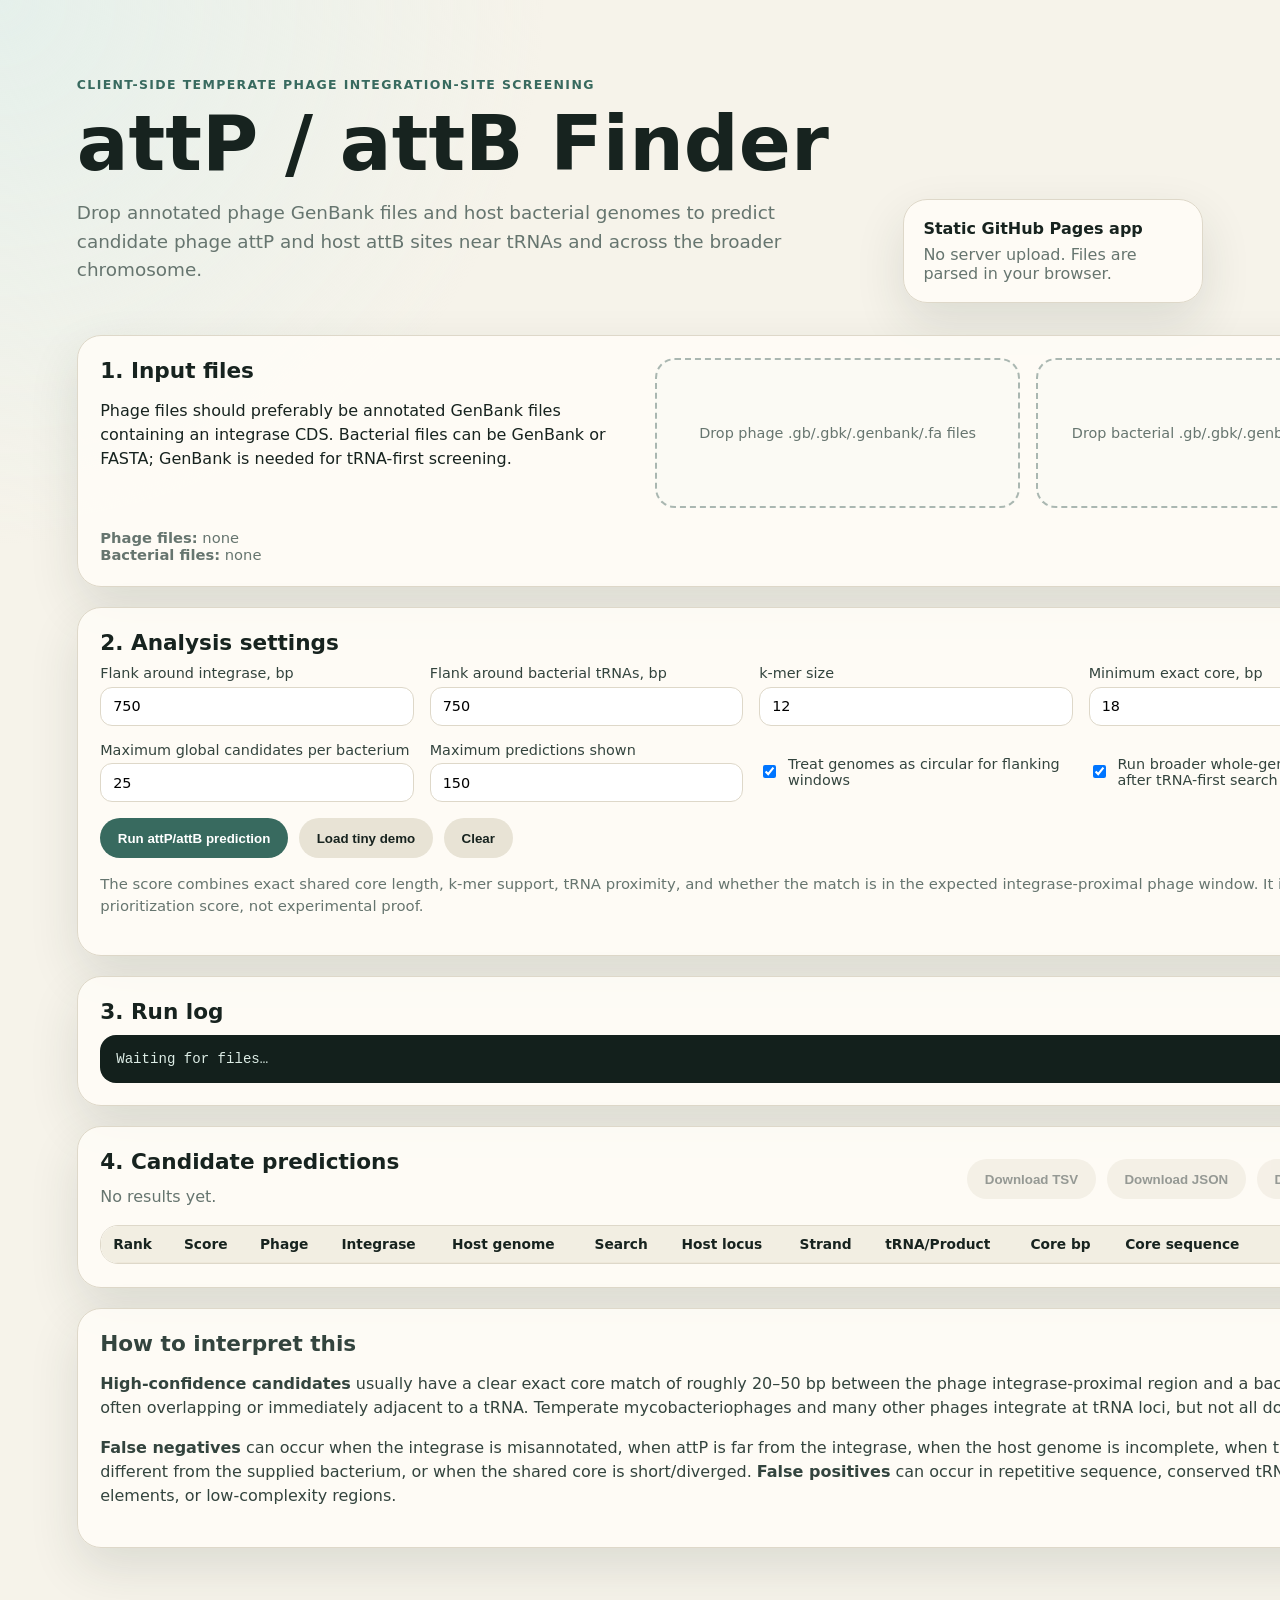
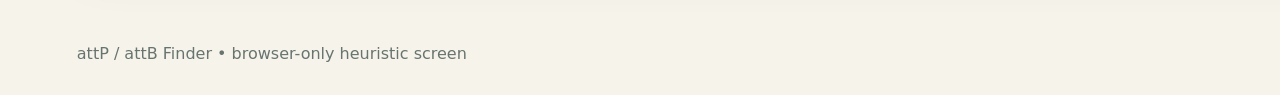
==== index.html @ a3d080e7 "Add files via upload" ====
<!doctype html>
<html lang="en">
<head>
  <meta charset="utf-8" />
  <meta name="viewport" content="width=device-width, initial-scale=1" />
  <title>attP / attB Finder</title>
  <link rel="stylesheet" href="src/styles.css" />
</head>
<body>
  <header class="hero">
    <div>
      <p class="eyebrow">Client-side temperate phage integration-site screening</p>
      <h1>attP / attB Finder</h1>
      <p class="lede">Drop annotated phage GenBank files and host bacterial genomes to predict candidate phage attP and host attB sites near tRNAs and across the broader chromosome.</p>
    </div>
    <div class="status-card">
      <strong>Static GitHub Pages app</strong>
      <span>No server upload. Files are parsed in your browser.</span>
    </div>
  </header>

  <main>
    <section class="panel grid-2">
      <div>
        <h2>1. Input files</h2>
        <p>Phage files should preferably be annotated GenBank files containing an integrase CDS. Bacterial files can be GenBank or FASTA; GenBank is needed for tRNA-first screening.</p>
      </div>
      <div class="upload-grid">
        <label class="dropzone" id="phageDrop">
          <span>Drop phage .gb/.gbk/.genbank/.fa files</span>
          <input id="phageFiles" type="file" multiple accept=".gb,.gbk,.genbank,.fasta,.fa,.fna,.txt" />
        </label>
        <label class="dropzone" id="bactDrop">
          <span>Drop bacterial .gb/.gbk/.genbank/.fa files</span>
          <input id="bactFiles" type="file" multiple accept=".gb,.gbk,.genbank,.fasta,.fa,.fna,.txt" />
        </label>
      </div>
      <div class="file-list" id="fileList"></div>
    </section>

    <section class="panel">
      <h2>2. Analysis settings</h2>
      <div class="settings">
        <label>Flank around integrase, bp
          <input id="intFlank" type="number" min="100" max="5000" value="750" />
        </label>
        <label>Flank around bacterial tRNAs, bp
          <input id="trnaFlank" type="number" min="50" max="5000" value="750" />
        </label>
        <label>k-mer size
          <input id="kmerSize" type="number" min="6" max="25" value="12" />
        </label>
        <label>Minimum exact core, bp
          <input id="minCore" type="number" min="8" max="200" value="18" />
        </label>
        <label>Maximum global candidates per bacterium
          <input id="maxGlobal" type="number" min="0" max="200" value="25" />
        </label>
        <label>Maximum predictions shown
          <input id="maxPredictions" type="number" min="10" max="1000" value="150" />
        </label>
        <label class="check"><input id="assumeCircular" type="checkbox" checked /> Treat genomes as circular for flanking windows</label>
        <label class="check"><input id="globalSearch" type="checkbox" checked /> Run broader whole-genome search after tRNA-first search</label>
      </div>
      <div class="button-row">
        <button id="runBtn">Run attP/attB prediction</button>
        <button id="demoBtn" class="secondary">Load tiny demo</button>
        <button id="clearBtn" class="secondary">Clear</button>
      </div>
      <p class="hint">The score combines exact shared core length, k-mer support, tRNA proximity, and whether the match is in the expected integrase-proximal phage window. It is a prioritization score, not experimental proof.</p>
    </section>

    <section class="panel log-panel">
      <h2>3. Run log</h2>
      <pre id="log">Waiting for files…</pre>
    </section>

    <section class="panel results-panel">
      <div class="section-head">
        <div>
          <h2>4. Candidate predictions</h2>
          <p id="summary">No results yet.</p>
        </div>
        <div class="button-row compact">
          <button id="downloadTsv" class="secondary" disabled>Download TSV</button>
          <button id="downloadJson" class="secondary" disabled>Download JSON</button>
          <button id="downloadFasta" class="secondary" disabled>Download FASTA</button>
        </div>
      </div>
      <div class="table-wrap">
        <table id="resultsTable">
          <thead>
            <tr>
              <th>Rank</th><th>Score</th><th>Phage</th><th>Integrase</th><th>Host genome</th><th>Search</th><th>Host locus</th><th>Strand</th><th>tRNA/Product</th><th>Core bp</th><th>Core sequence</th><th>Coordinates</th>
            </tr>
          </thead>
          <tbody></tbody>
        </table>
      </div>
    </section>

    <section class="panel prose">
      <h2>How to interpret this</h2>
      <p><strong>High-confidence candidates</strong> usually have a clear exact core match of roughly 20–50 bp between the phage integrase-proximal region and a bacterial locus, often overlapping or immediately adjacent to a tRNA. Temperate mycobacteriophages and many other phages integrate at tRNA loci, but not all do.</p>
      <p><strong>False negatives</strong> can occur when the integrase is misannotated, when attP is far from the integrase, when the host genome is incomplete, when the true host is different from the supplied bacterium, or when the shared core is short/diverged. <strong>False positives</strong> can occur in repetitive sequence, conserved tRNAs, mobile elements, or low-complexity regions.</p>
    </section>
  </main>

  <footer>
    <span>attP / attB Finder • browser-only heuristic screen</span>
  </footer>

  <script src="src/app.js"></script>
</body>
</html>
---- src/styles.css ----
:root {
  --bg: #f6f3ea;
  --panel: #fffdf7;
  --ink: #17231f;
  --muted: #66756f;
  --line: #ded8c9;
  --accent: #386a5f;
  --accent2: #e9f3ef;
  --danger: #9b3d2e;
  --shadow: 0 20px 50px rgba(36, 46, 41, .12);
}
* { box-sizing: border-box; }
body {
  margin: 0;
  font-family: Inter, ui-sans-serif, system-ui, -apple-system, BlinkMacSystemFont, "Segoe UI", sans-serif;
  background: radial-gradient(circle at top left, #e5f0eb, transparent 34rem), var(--bg);
  color: var(--ink);
}
.hero {
  display: grid;
  grid-template-columns: minmax(0, 1fr) 300px;
  gap: 2rem;
  align-items: end;
  padding: 4rem min(6vw, 5rem) 2rem;
}
.eyebrow { color: var(--accent); text-transform: uppercase; letter-spacing: .11em; font-weight: 700; font-size: .78rem; }
h1 { font-size: clamp(2.2rem, 6vw, 5rem); margin: .2rem 0 .6rem; line-height: .95; }
.lede { font-size: 1.15rem; max-width: 70ch; color: var(--muted); line-height: 1.55; }
.status-card, .panel {
  background: rgba(255,253,247,.88);
  border: 1px solid var(--line);
  border-radius: 24px;
  box-shadow: var(--shadow);
}
.status-card { padding: 1.2rem; display: grid; gap: .4rem; color: var(--muted); }
.status-card strong { color: var(--ink); }
main { padding: 0 min(6vw, 5rem) 4rem; display: grid; gap: 1.25rem; }
.panel { padding: 1.4rem; }
.grid-2 { display: grid; grid-template-columns: 1fr 1.4fr; gap: 1.3rem; }
h2 { margin: 0 0 .65rem; font-size: 1.35rem; }
p { line-height: 1.5; }
.upload-grid { display: grid; grid-template-columns: 1fr 1fr; gap: 1rem; }
.dropzone {
  min-height: 150px;
  border: 2px dashed #aab7b1;
  border-radius: 20px;
  display: grid;
  place-items: center;
  padding: 1rem;
  text-align: center;
  background: #fbfaf4;
  cursor: pointer;
  color: var(--muted);
  transition: transform .15s ease, border-color .15s ease, background .15s ease;
}
.dropzone:hover, .dropzone.dragover { transform: translateY(-2px); border-color: var(--accent); background: var(--accent2); }
.dropzone input { display: none; }
.file-list { grid-column: 1 / -1; color: var(--muted); font-size: .92rem; }
.settings { display: grid; grid-template-columns: repeat(4, minmax(160px, 1fr)); gap: 1rem; }
label { display: grid; gap: .35rem; font-size: .9rem; color: #33443e; }
input[type="number"] { border: 1px solid var(--line); border-radius: 12px; padding: .65rem .75rem; font: inherit; background: white; }
.check { display: flex; align-items: center; gap: .55rem; }
.button-row { display: flex; gap: .7rem; flex-wrap: wrap; margin-top: 1rem; }
.button-row.compact { margin-top: 0; justify-content: flex-end; }
button {
  border: 0;
  border-radius: 999px;
  padding: .78rem 1.1rem;
  font-weight: 700;
  background: var(--accent);
  color: white;
  cursor: pointer;
}
button.secondary { background: #e8e3d5; color: var(--ink); }
button:disabled { opacity: .45; cursor: not-allowed; }
.hint { color: var(--muted); font-size: .93rem; }
.log-panel pre {
  margin: 0;
  max-height: 260px;
  overflow: auto;
  white-space: pre-wrap;
  background: #13201c;
  color: #dcece5;
  padding: 1rem;
  border-radius: 16px;
  font-size: .88rem;
}
.section-head { display: grid; grid-template-columns: 1fr auto; gap: 1rem; align-items: center; }
#summary { margin: 0; color: var(--muted); }
.table-wrap { overflow: auto; margin-top: 1rem; border: 1px solid var(--line); border-radius: 18px; }
table { width: 100%; border-collapse: collapse; font-size: .86rem; min-width: 1300px; background: white; }
th, td { padding: .65rem .75rem; border-bottom: 1px solid #eee8da; vertical-align: top; }
th { text-align: left; background: #f2eee2; position: sticky; top: 0; }
td code { font-family: ui-monospace, SFMono-Regular, Menlo, monospace; word-break: break-all; }
.prose { color: #33443e; }
footer { padding: 2rem min(6vw, 5rem); color: var(--muted); }
@media (max-width: 900px) {
  .hero, .grid-2, .section-head { grid-template-columns: 1fr; }
  .settings, .upload-grid { grid-template-columns: 1fr; }
}
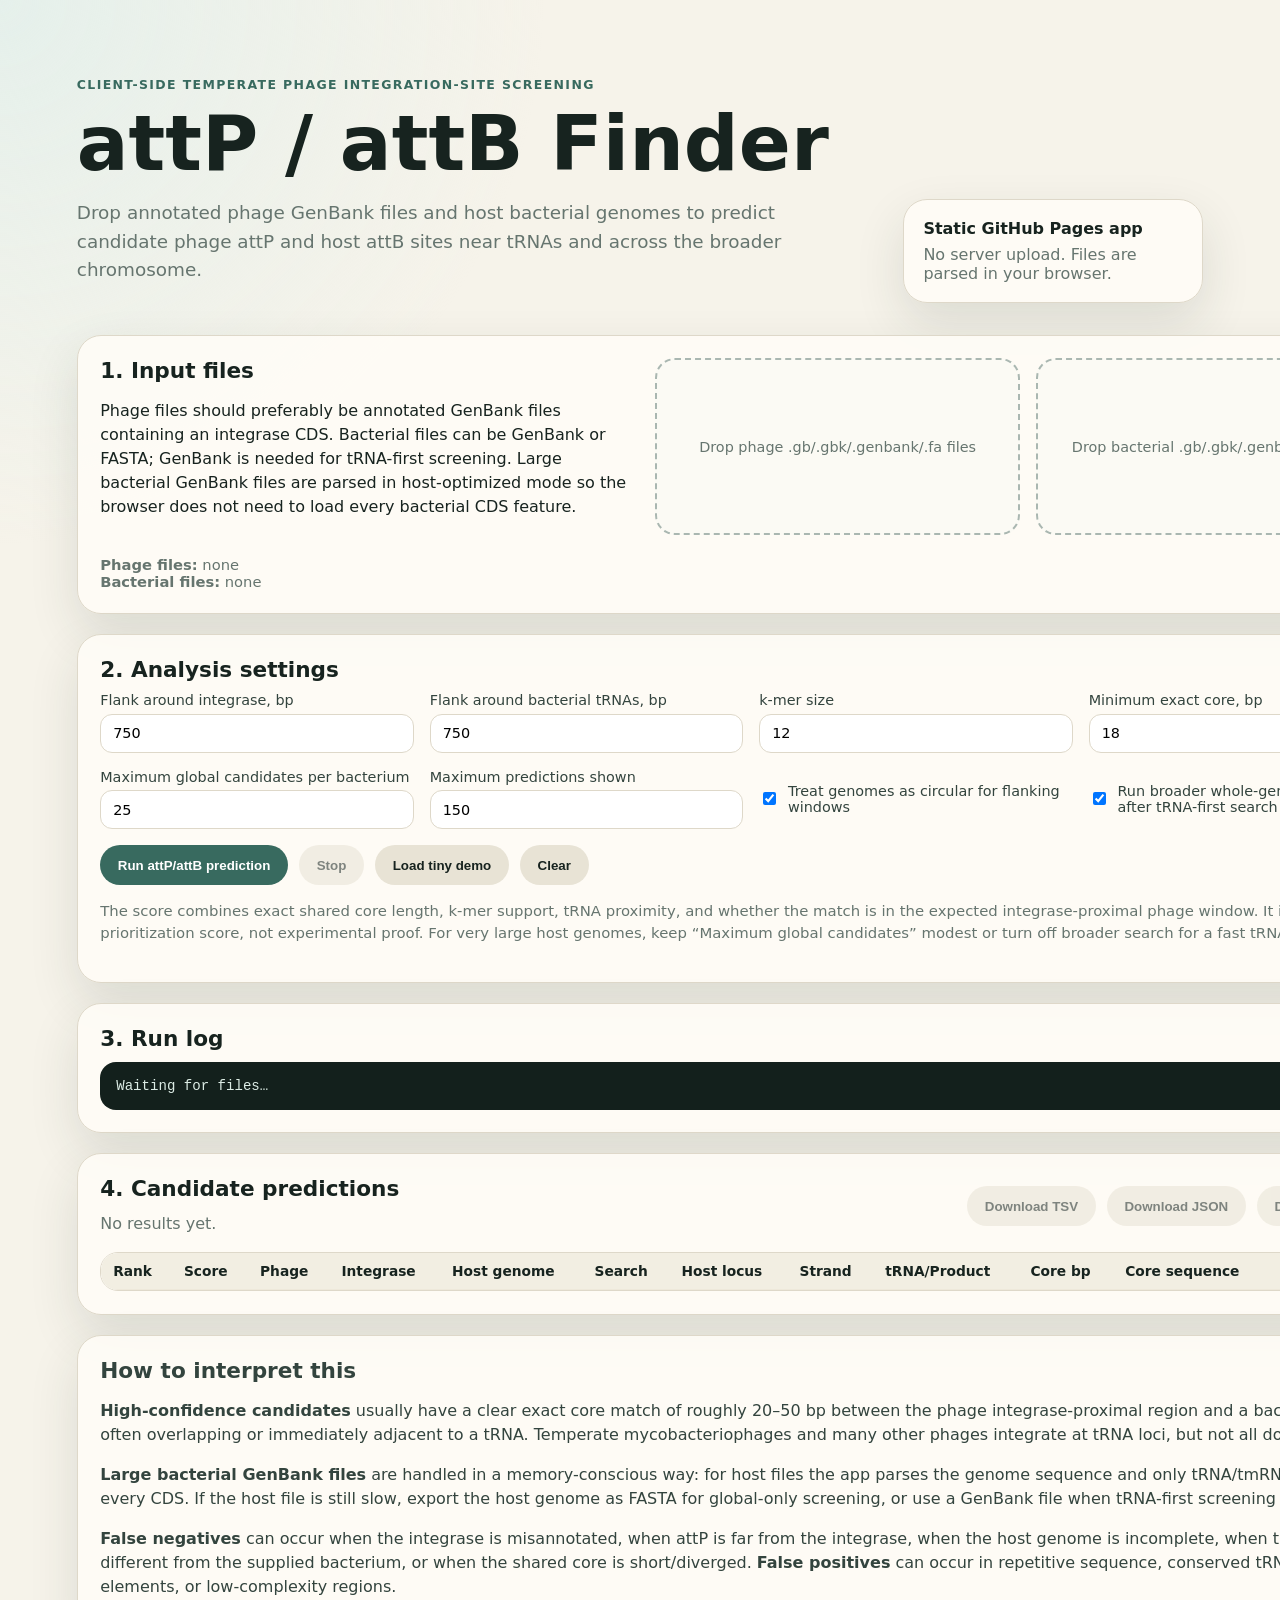
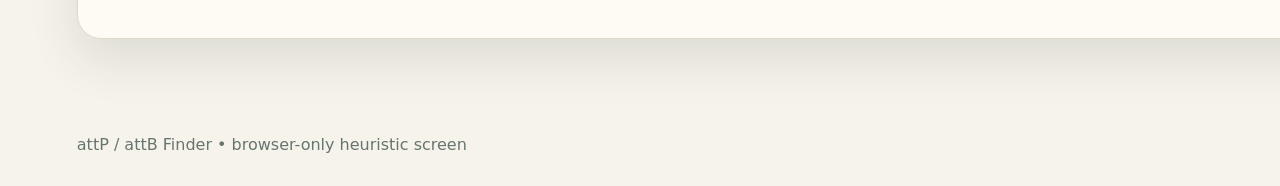
==== commit 573ea9fb: "Add files via upload" ====
--- a/index.html
+++ b/index.html
@@ -23,7 +23,7 @@
     <section class="panel grid-2">
       <div>
         <h2>1. Input files</h2>
-        <p>Phage files should preferably be annotated GenBank files containing an integrase CDS. Bacterial files can be GenBank or FASTA; GenBank is needed for tRNA-first screening.</p>
+        <p>Phage files should preferably be annotated GenBank files containing an integrase CDS. Bacterial files can be GenBank or FASTA; GenBank is needed for tRNA-first screening. Large bacterial GenBank files are parsed in host-optimized mode so the browser does not need to load every bacterial CDS feature.</p>
       </div>
       <div class="upload-grid">
         <label class="dropzone" id="phageDrop">
@@ -36,6 +36,7 @@
         </label>
       </div>
       <div class="file-list" id="fileList"></div>
+      <div class="warning" id="largeFileWarning" hidden></div>
     </section>
 
     <section class="panel">
@@ -64,10 +65,11 @@
       </div>
       <div class="button-row">
         <button id="runBtn">Run attP/attB prediction</button>
+        <button id="stopBtn" class="secondary" disabled>Stop</button>
         <button id="demoBtn" class="secondary">Load tiny demo</button>
         <button id="clearBtn" class="secondary">Clear</button>
       </div>
-      <p class="hint">The score combines exact shared core length, k-mer support, tRNA proximity, and whether the match is in the expected integrase-proximal phage window. It is a prioritization score, not experimental proof.</p>
+      <p class="hint">The score combines exact shared core length, k-mer support, tRNA proximity, and whether the match is in the expected integrase-proximal phage window. It is a prioritization score, not experimental proof. For very large host genomes, keep “Maximum global candidates” modest or turn off broader search for a fast tRNA-first run.</p>
     </section>
 
     <section class="panel log-panel">
@@ -102,6 +104,7 @@
     <section class="panel prose">
       <h2>How to interpret this</h2>
       <p><strong>High-confidence candidates</strong> usually have a clear exact core match of roughly 20–50 bp between the phage integrase-proximal region and a bacterial locus, often overlapping or immediately adjacent to a tRNA. Temperate mycobacteriophages and many other phages integrate at tRNA loci, but not all do.</p>
+      <p><strong>Large bacterial GenBank files</strong> are handled in a memory-conscious way: for host files the app parses the genome sequence and only tRNA/tmRNA features, not every CDS. If the host file is still slow, export the host genome as FASTA for global-only screening, or use a GenBank file when tRNA-first screening is essential.</p>
       <p><strong>False negatives</strong> can occur when the integrase is misannotated, when attP is far from the integrase, when the host genome is incomplete, when the true host is different from the supplied bacterium, or when the shared core is short/diverged. <strong>False positives</strong> can occur in repetitive sequence, conserved tRNAs, mobile elements, or low-complexity regions.</p>
     </section>
   </main>
--- a/src/styles.css
+++ b/src/styles.css
@@ -98,3 +98,17 @@
   .hero, .grid-2, .section-head { grid-template-columns: 1fr; }
   .settings, .upload-grid { grid-template-columns: 1fr; }
 }
+
+.warning {
+  margin-top: 1rem;
+  padding: 0.9rem 1rem;
+  border-radius: 1rem;
+  background: #fff8df;
+  border: 1px solid #ead27a;
+  color: #6d5200;
+  font-size: 0.95rem;
+}
+button:disabled {
+  opacity: 0.55;
+  cursor: not-allowed;
+}
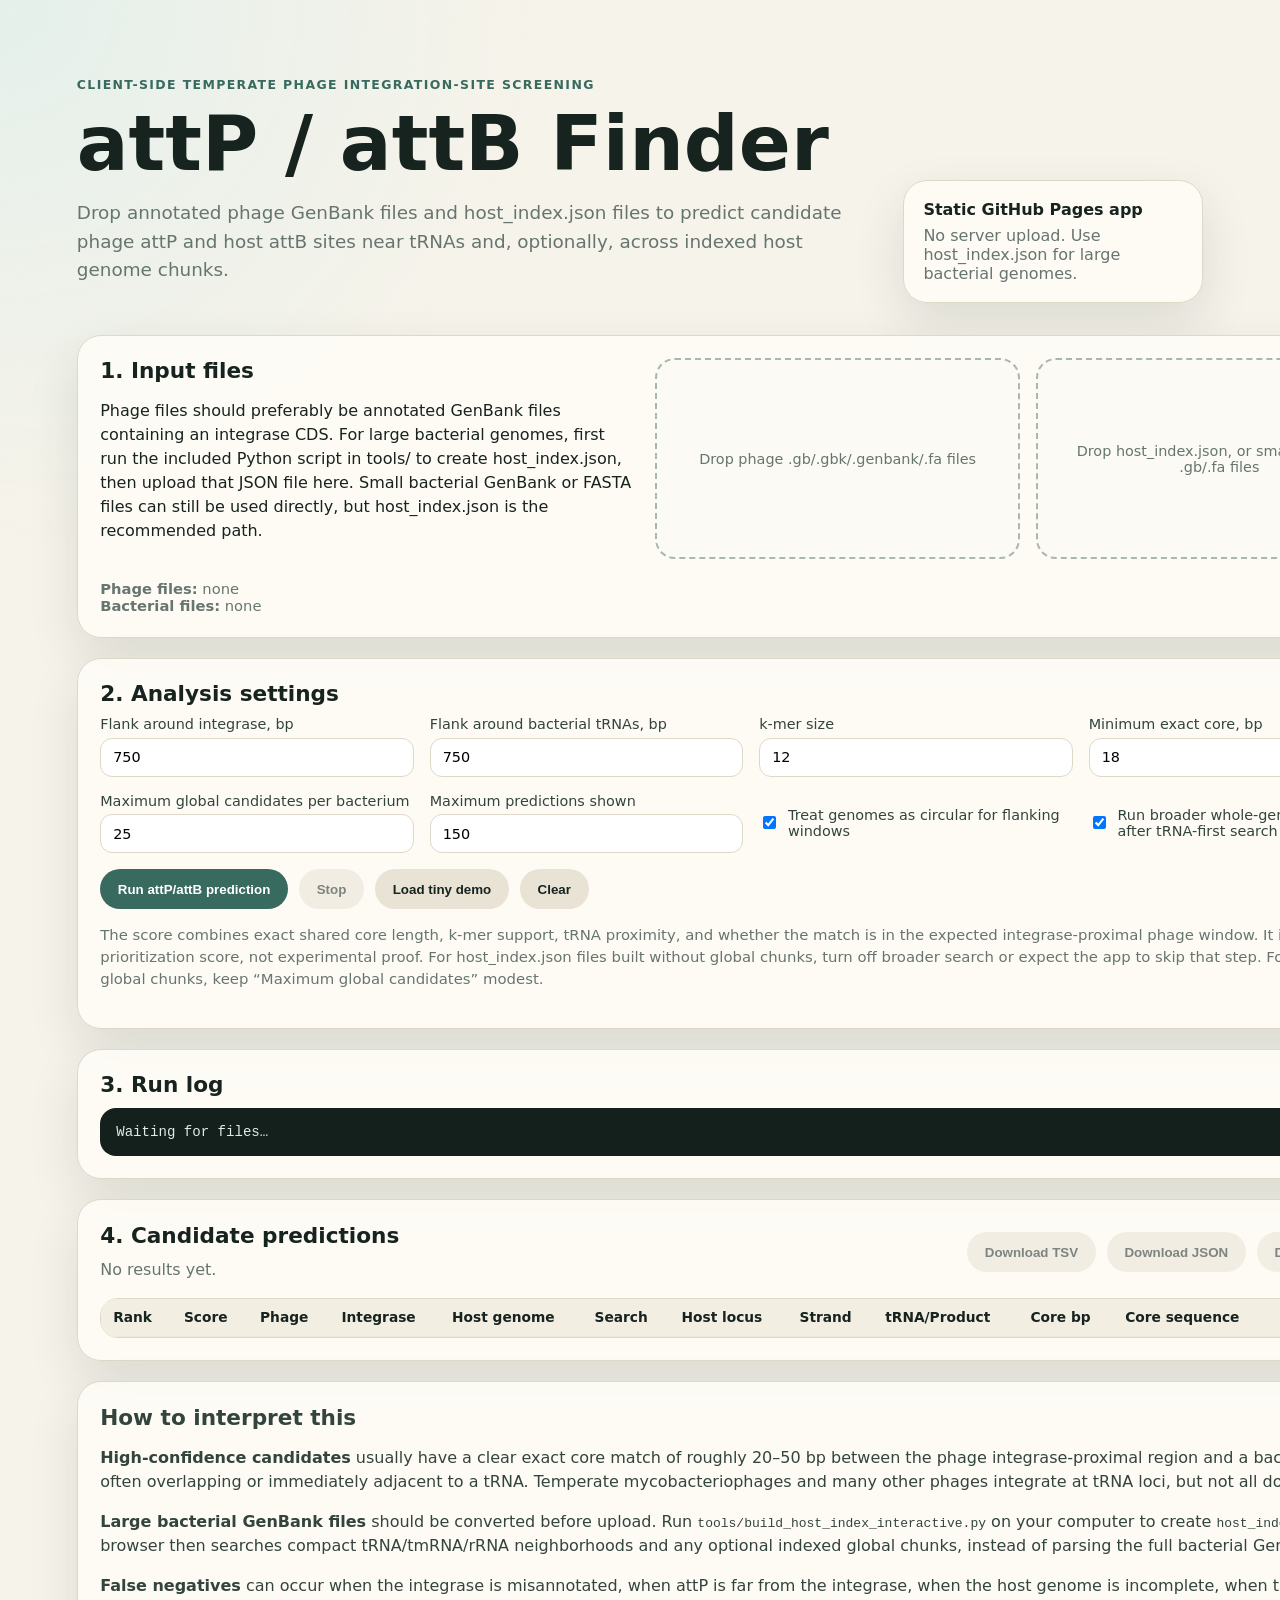
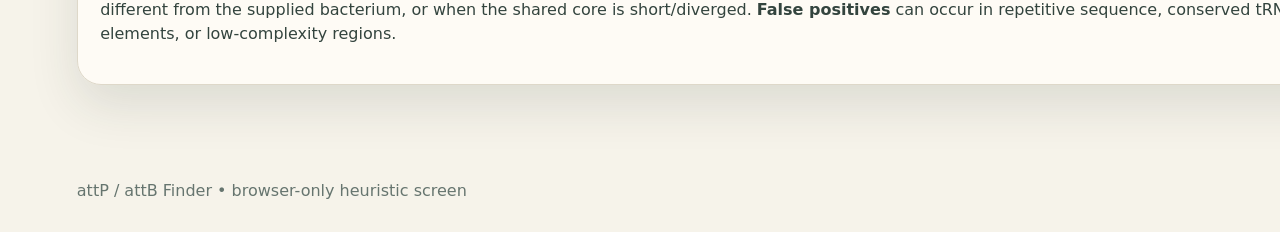
==== commit 7755ab5c: "Add files via upload" ====
--- a/index.html
+++ b/index.html
@@ -11,11 +11,11 @@
     <div>
       <p class="eyebrow">Client-side temperate phage integration-site screening</p>
       <h1>attP / attB Finder</h1>
-      <p class="lede">Drop annotated phage GenBank files and host bacterial genomes to predict candidate phage attP and host attB sites near tRNAs and across the broader chromosome.</p>
+      <p class="lede">Drop annotated phage GenBank files and host_index.json files to predict candidate phage attP and host attB sites near tRNAs and, optionally, across indexed host genome chunks.</p>
     </div>
     <div class="status-card">
       <strong>Static GitHub Pages app</strong>
-      <span>No server upload. Files are parsed in your browser.</span>
+      <span>No server upload. Use host_index.json for large bacterial genomes.</span>
     </div>
   </header>
 
@@ -23,7 +23,7 @@
     <section class="panel grid-2">
       <div>
         <h2>1. Input files</h2>
-        <p>Phage files should preferably be annotated GenBank files containing an integrase CDS. Bacterial files can be GenBank or FASTA; GenBank is needed for tRNA-first screening. Large bacterial GenBank files are parsed in host-optimized mode so the browser does not need to load every bacterial CDS feature.</p>
+        <p>Phage files should preferably be annotated GenBank files containing an integrase CDS. For large bacterial genomes, first run the included Python script in tools/ to create host_index.json, then upload that JSON file here. Small bacterial GenBank or FASTA files can still be used directly, but host_index.json is the recommended path.</p>
       </div>
       <div class="upload-grid">
         <label class="dropzone" id="phageDrop">
@@ -31,8 +31,8 @@
           <input id="phageFiles" type="file" multiple accept=".gb,.gbk,.genbank,.fasta,.fa,.fna,.txt" />
         </label>
         <label class="dropzone" id="bactDrop">
-          <span>Drop bacterial .gb/.gbk/.genbank/.fa files</span>
-          <input id="bactFiles" type="file" multiple accept=".gb,.gbk,.genbank,.fasta,.fa,.fna,.txt" />
+          <span>Drop host_index.json, or small bacterial .gb/.fa files</span>
+          <input id="bactFiles" type="file" multiple accept=".json,.gb,.gbk,.genbank,.fasta,.fa,.fna,.txt" />
         </label>
       </div>
       <div class="file-list" id="fileList"></div>
@@ -69,7 +69,7 @@
         <button id="demoBtn" class="secondary">Load tiny demo</button>
         <button id="clearBtn" class="secondary">Clear</button>
       </div>
-      <p class="hint">The score combines exact shared core length, k-mer support, tRNA proximity, and whether the match is in the expected integrase-proximal phage window. It is a prioritization score, not experimental proof. For very large host genomes, keep “Maximum global candidates” modest or turn off broader search for a fast tRNA-first run.</p>
+      <p class="hint">The score combines exact shared core length, k-mer support, tRNA proximity, and whether the match is in the expected integrase-proximal phage window. It is a prioritization score, not experimental proof. For host_index.json files built without global chunks, turn off broader search or expect the app to skip that step. For indexed global chunks, keep “Maximum global candidates” modest.</p>
     </section>
 
     <section class="panel log-panel">
@@ -104,7 +104,7 @@
     <section class="panel prose">
       <h2>How to interpret this</h2>
       <p><strong>High-confidence candidates</strong> usually have a clear exact core match of roughly 20–50 bp between the phage integrase-proximal region and a bacterial locus, often overlapping or immediately adjacent to a tRNA. Temperate mycobacteriophages and many other phages integrate at tRNA loci, but not all do.</p>
-      <p><strong>Large bacterial GenBank files</strong> are handled in a memory-conscious way: for host files the app parses the genome sequence and only tRNA/tmRNA features, not every CDS. If the host file is still slow, export the host genome as FASTA for global-only screening, or use a GenBank file when tRNA-first screening is essential.</p>
+      <p><strong>Large bacterial GenBank files</strong> should be converted before upload. Run <code>tools/build_host_index_interactive.py</code> on your computer to create <code>host_index.json</code>. The browser then searches compact tRNA/tmRNA/rRNA neighborhoods and any optional indexed global chunks, instead of parsing the full bacterial GenBank file.</p>
       <p><strong>False negatives</strong> can occur when the integrase is misannotated, when attP is far from the integrase, when the host genome is incomplete, when the true host is different from the supplied bacterium, or when the shared core is short/diverged. <strong>False positives</strong> can occur in repetitive sequence, conserved tRNAs, mobile elements, or low-complexity regions.</p>
     </section>
   </main>
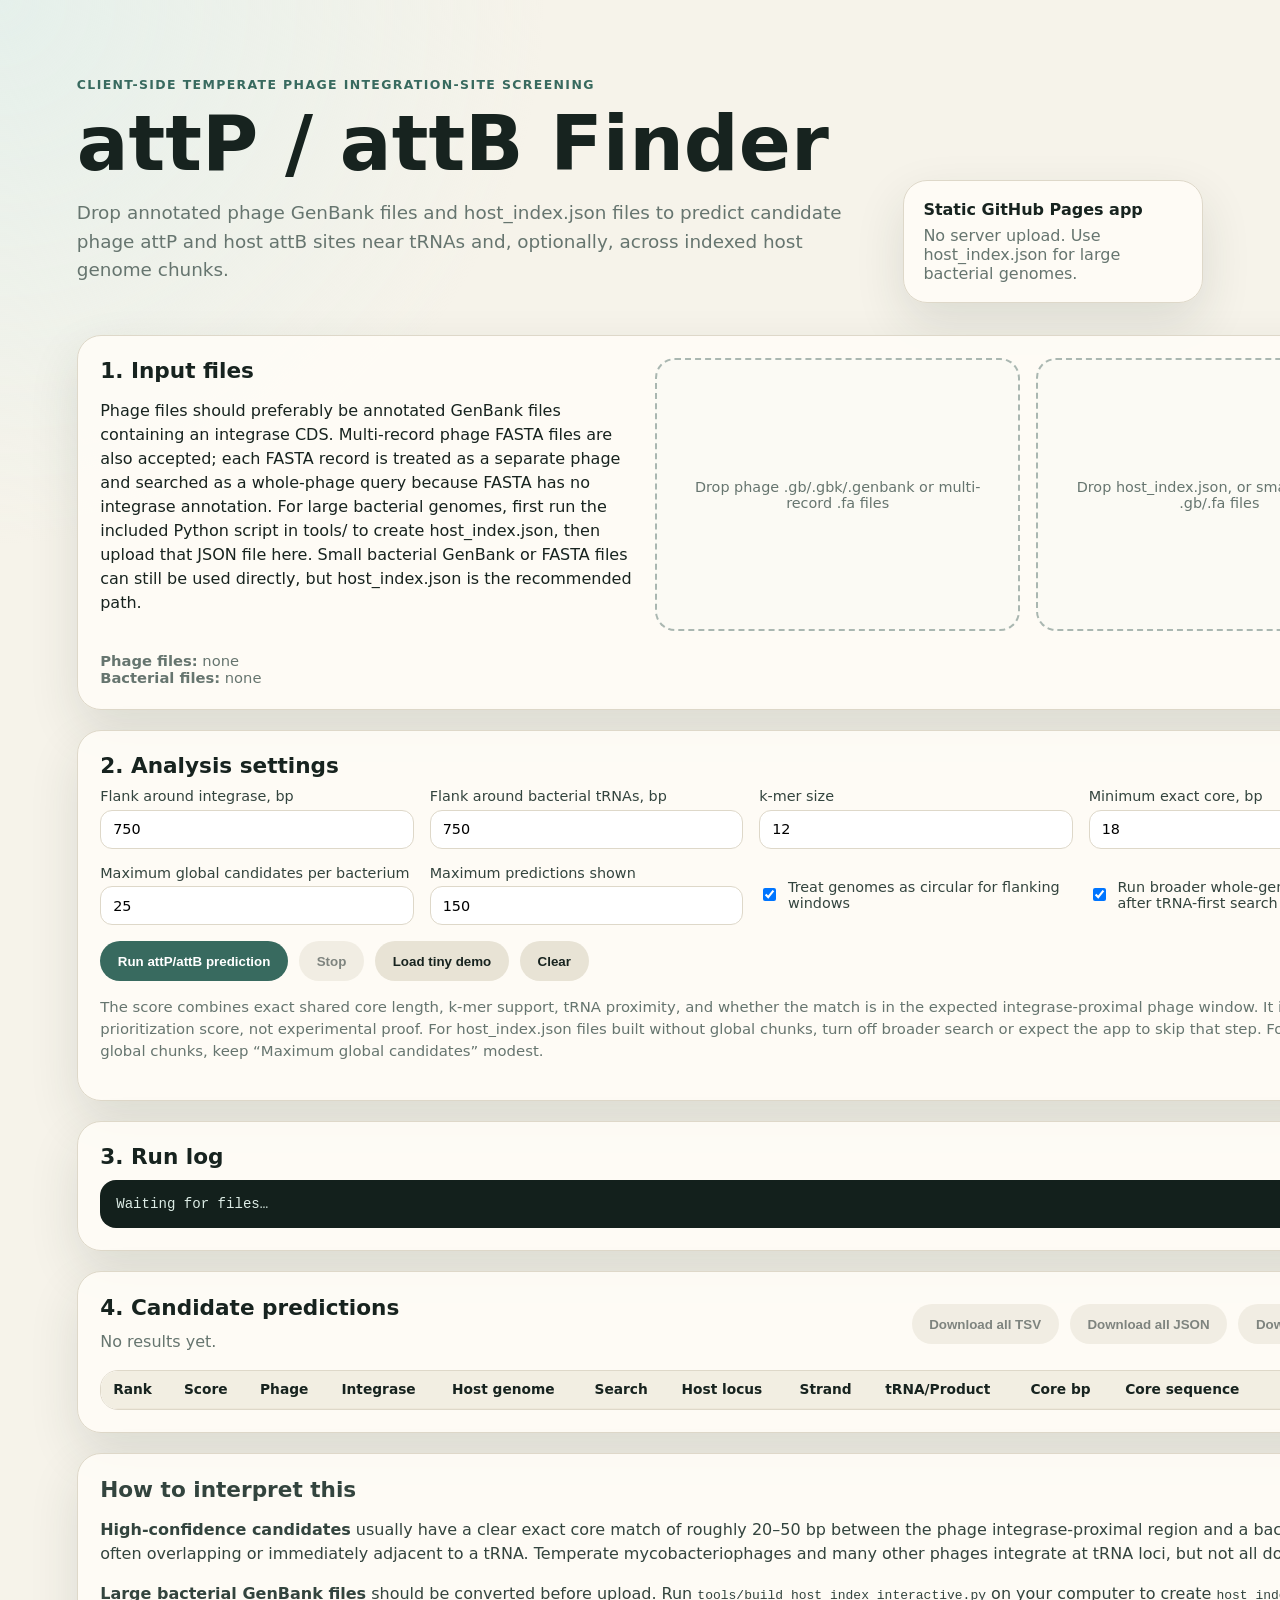
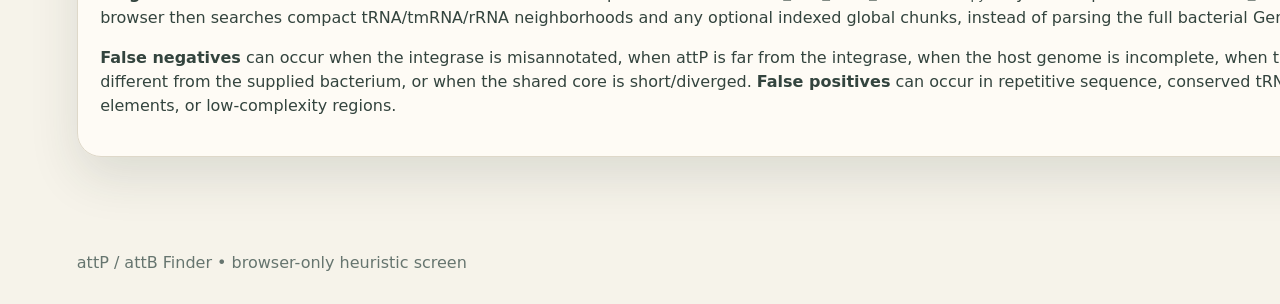
==== commit 15d8bb4c: "Add files via upload" ====
--- a/index.html
+++ b/index.html
@@ -23,11 +23,11 @@
     <section class="panel grid-2">
       <div>
         <h2>1. Input files</h2>
-        <p>Phage files should preferably be annotated GenBank files containing an integrase CDS. For large bacterial genomes, first run the included Python script in tools/ to create host_index.json, then upload that JSON file here. Small bacterial GenBank or FASTA files can still be used directly, but host_index.json is the recommended path.</p>
+        <p>Phage files should preferably be annotated GenBank files containing an integrase CDS. Multi-record phage FASTA files are also accepted; each FASTA record is treated as a separate phage and searched as a whole-phage query because FASTA has no integrase annotation. For large bacterial genomes, first run the included Python script in tools/ to create host_index.json, then upload that JSON file here. Small bacterial GenBank or FASTA files can still be used directly, but host_index.json is the recommended path.</p>
       </div>
       <div class="upload-grid">
         <label class="dropzone" id="phageDrop">
-          <span>Drop phage .gb/.gbk/.genbank/.fa files</span>
+          <span>Drop phage .gb/.gbk/.genbank or multi-record .fa files</span>
           <input id="phageFiles" type="file" multiple accept=".gb,.gbk,.genbank,.fasta,.fa,.fna,.txt" />
         </label>
         <label class="dropzone" id="bactDrop">
@@ -84,9 +84,9 @@
           <p id="summary">No results yet.</p>
         </div>
         <div class="button-row compact">
-          <button id="downloadTsv" class="secondary" disabled>Download TSV</button>
-          <button id="downloadJson" class="secondary" disabled>Download JSON</button>
-          <button id="downloadFasta" class="secondary" disabled>Download FASTA</button>
+          <button id="downloadTsv" class="secondary" disabled>Download all TSV</button>
+          <button id="downloadJson" class="secondary" disabled>Download all JSON</button>
+          <button id="downloadFasta" class="secondary" disabled>Download all FASTA</button>
         </div>
       </div>
       <div class="table-wrap">
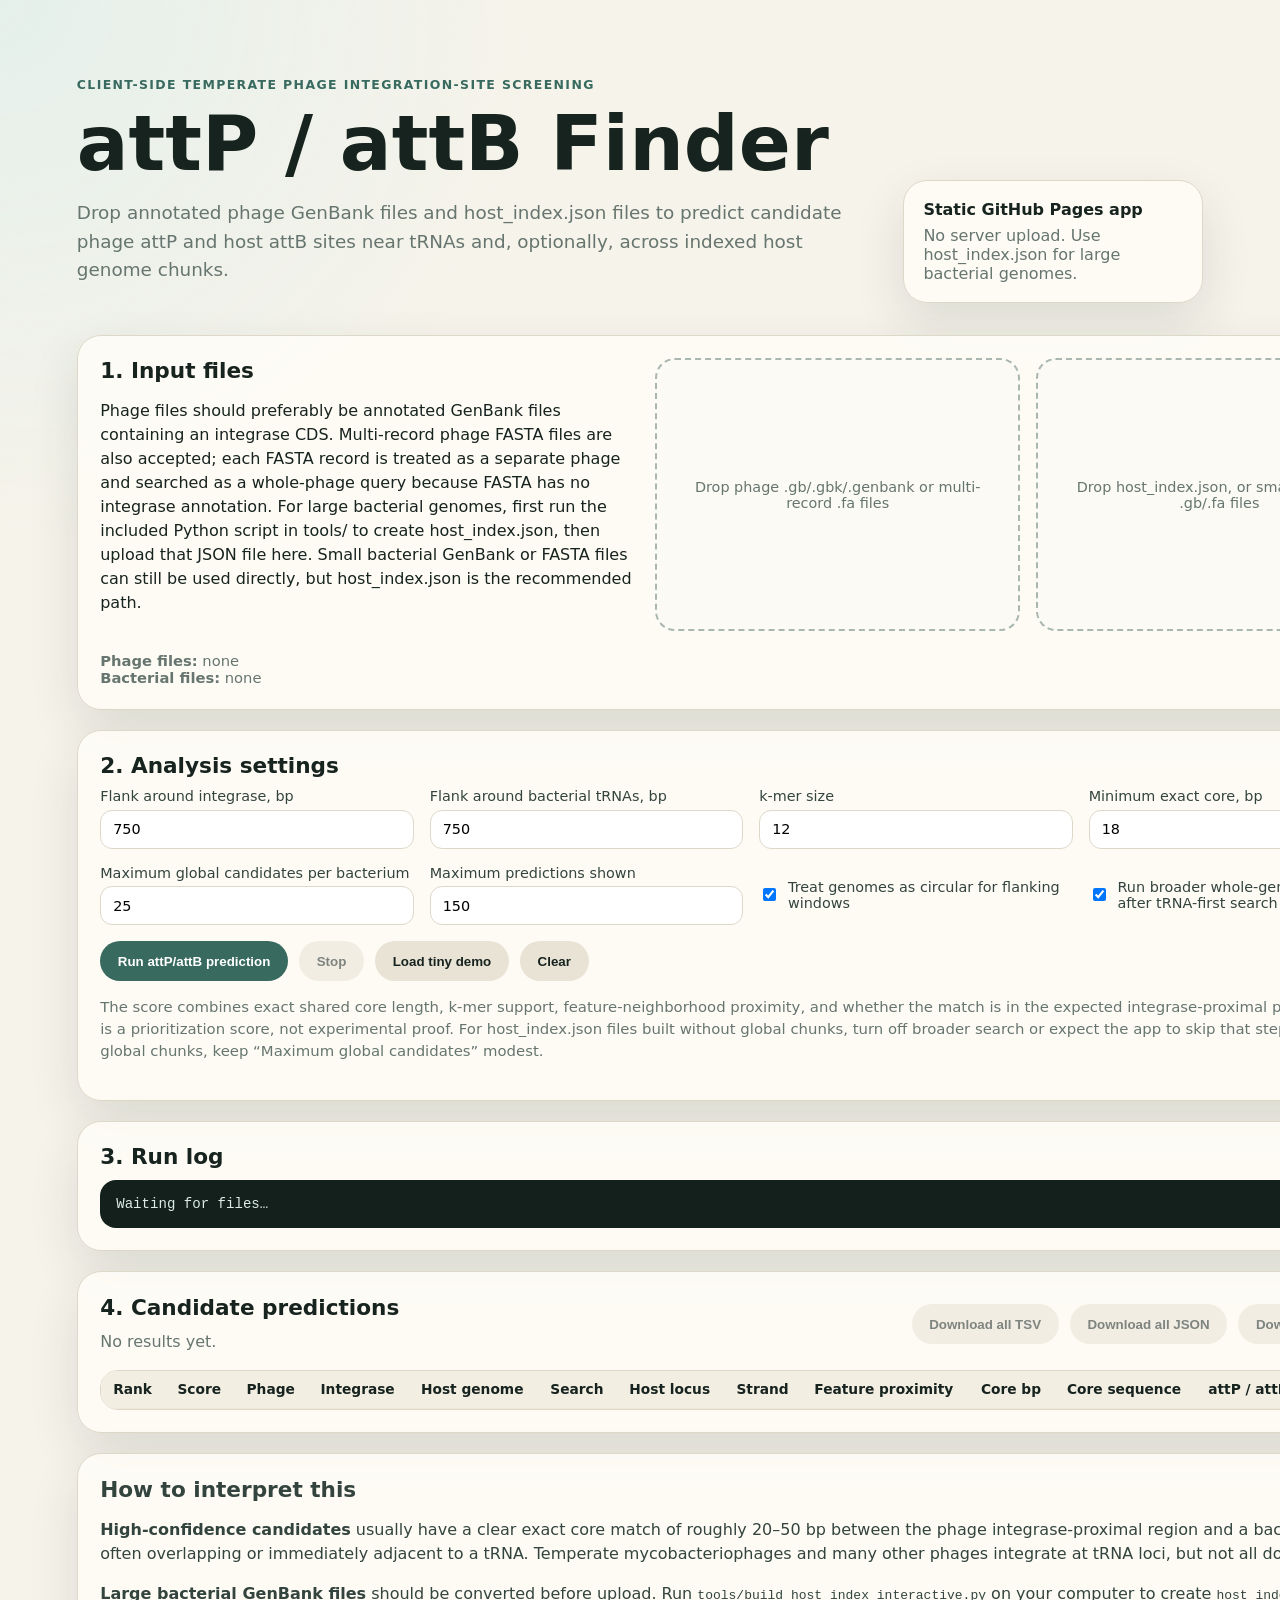
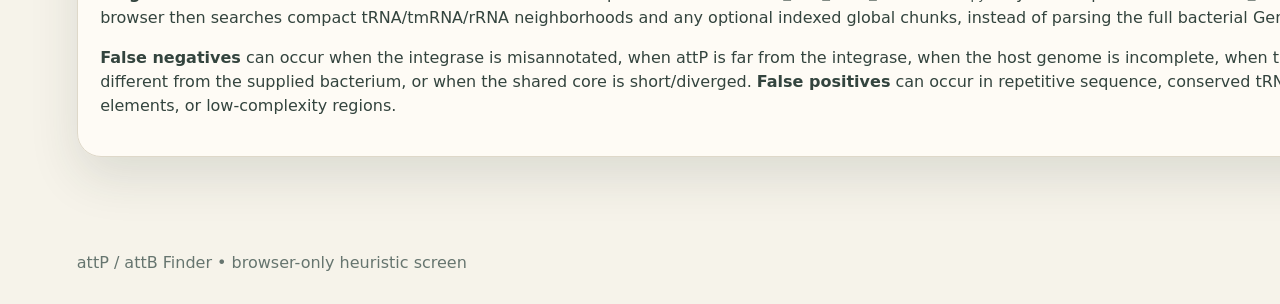
==== commit a768e0a4: "Add files via upload" ====
--- a/index.html
+++ b/index.html
@@ -69,7 +69,7 @@
         <button id="demoBtn" class="secondary">Load tiny demo</button>
         <button id="clearBtn" class="secondary">Clear</button>
       </div>
-      <p class="hint">The score combines exact shared core length, k-mer support, tRNA proximity, and whether the match is in the expected integrase-proximal phage window. It is a prioritization score, not experimental proof. For host_index.json files built without global chunks, turn off broader search or expect the app to skip that step. For indexed global chunks, keep “Maximum global candidates” modest.</p>
+      <p class="hint">The score combines exact shared core length, k-mer support, feature-neighborhood proximity, and whether the match is in the expected integrase-proximal phage window. It is a prioritization score, not experimental proof. For host_index.json files built without global chunks, turn off broader search or expect the app to skip that step. For indexed global chunks, keep “Maximum global candidates” modest.</p>
     </section>
 
     <section class="panel log-panel">
@@ -93,7 +93,7 @@
         <table id="resultsTable">
           <thead>
             <tr>
-              <th>Rank</th><th>Score</th><th>Phage</th><th>Integrase</th><th>Host genome</th><th>Search</th><th>Host locus</th><th>Strand</th><th>tRNA/Product</th><th>Core bp</th><th>Core sequence</th><th>Coordinates</th>
+              <th>Rank</th><th>Score</th><th>Phage</th><th>Integrase</th><th>Host genome</th><th>Search</th><th>Host locus</th><th>Strand</th><th>Feature proximity</th><th>Core bp</th><th>Core sequence</th><th>attP / attB coordinates</th>
             </tr>
           </thead>
           <tbody></tbody>
--- a/src/styles.css
+++ b/src/styles.css
@@ -112,3 +112,19 @@
   opacity: 0.55;
   cursor: not-allowed;
 }
+
+.phage-nav {
+  display: flex;
+  flex-wrap: wrap;
+  align-items: center;
+  gap: 0.5rem;
+  margin-top: 0.75rem;
+}
+
+.phage-nav span {
+  font-weight: 700;
+  color: #1f2937;
+  padding: 0.35rem 0.55rem;
+  border-radius: 999px;
+  background: #f3f4f6;
+}
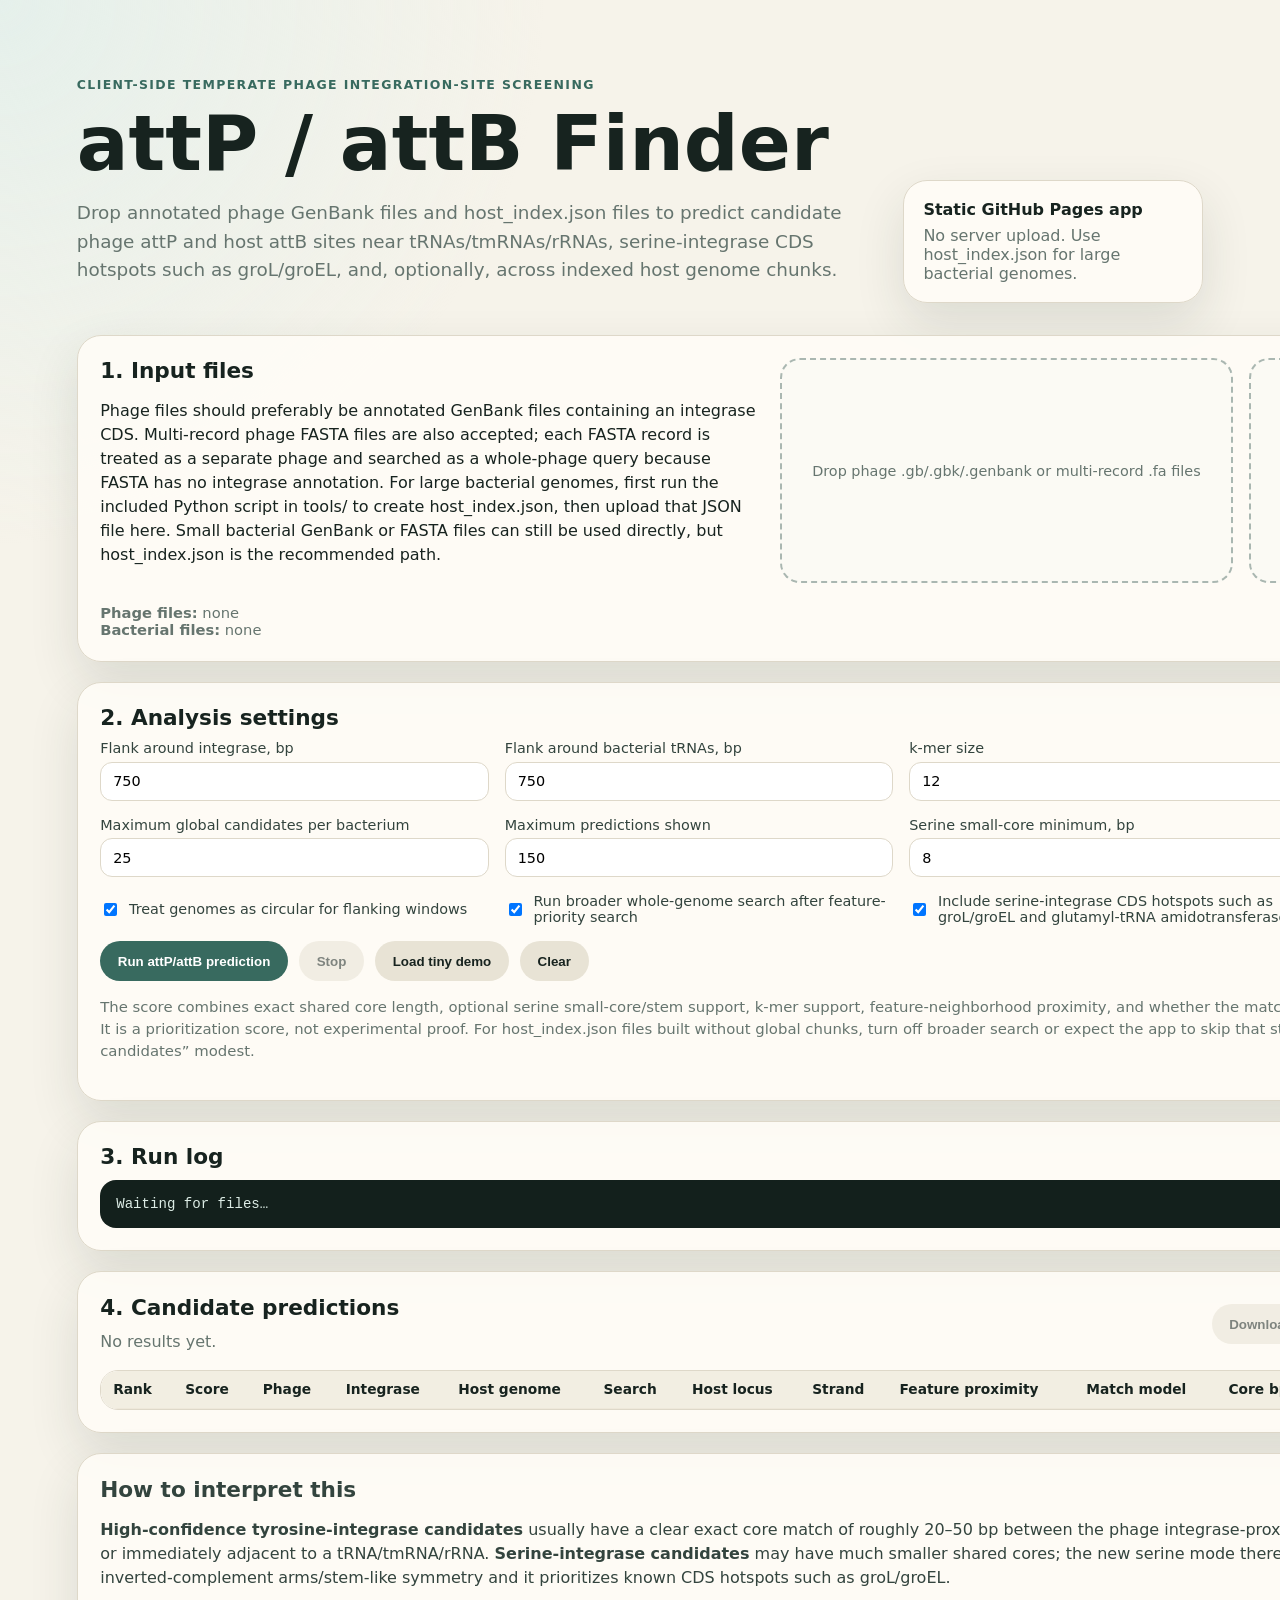
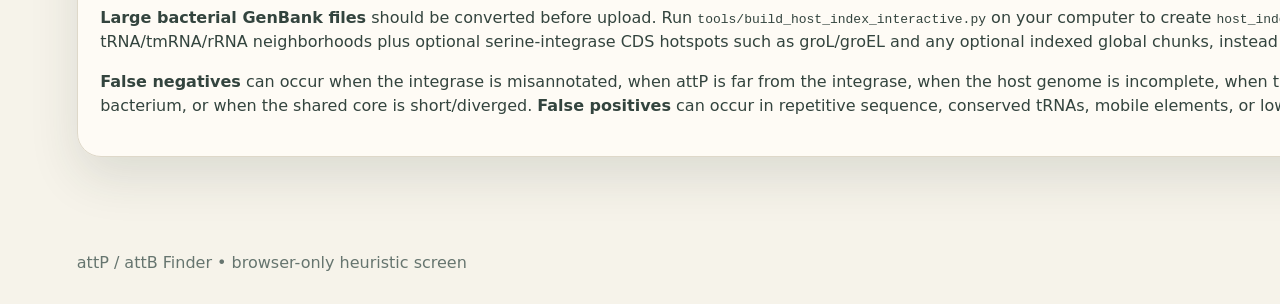
==== commit c01f343a: "Add files via upload" ====
--- a/index.html
+++ b/index.html
@@ -11,7 +11,7 @@
     <div>
       <p class="eyebrow">Client-side temperate phage integration-site screening</p>
       <h1>attP / attB Finder</h1>
-      <p class="lede">Drop annotated phage GenBank files and host_index.json files to predict candidate phage attP and host attB sites near tRNAs and, optionally, across indexed host genome chunks.</p>
+      <p class="lede">Drop annotated phage GenBank files and host_index.json files to predict candidate phage attP and host attB sites near tRNAs/tmRNAs/rRNAs, serine-integrase CDS hotspots such as groL/groEL, and, optionally, across indexed host genome chunks.</p>
     </div>
     <div class="status-card">
       <strong>Static GitHub Pages app</strong>
@@ -60,8 +60,16 @@
         <label>Maximum predictions shown
           <input id="maxPredictions" type="number" min="10" max="1000" value="150" />
         </label>
+        <label>Serine small-core minimum, bp
+          <input id="serineCoreMin" type="number" min="6" max="14" value="8" />
+        </label>
+        <label>Serine stem-arm matches
+          <input id="serineStemMatches" type="number" min="3" max="12" value="5" />
+        </label>
         <label class="check"><input id="assumeCircular" type="checkbox" checked /> Treat genomes as circular for flanking windows</label>
-        <label class="check"><input id="globalSearch" type="checkbox" checked /> Run broader whole-genome search after tRNA-first search</label>
+        <label class="check"><input id="globalSearch" type="checkbox" checked /> Run broader whole-genome search after feature-priority search</label>
+        <label class="check"><input id="serineHostSearch" type="checkbox" checked /> Include serine-integrase CDS hotspots such as groL/groEL and glutamyl-tRNA amidotransferase</label>
+        <label class="check"><input id="serineStemSearch" type="checkbox" checked /> Enable serine small-core plus inverted-arm/stem evidence search</label>
       </div>
       <div class="button-row">
         <button id="runBtn">Run attP/attB prediction</button>
@@ -69,7 +77,7 @@
         <button id="demoBtn" class="secondary">Load tiny demo</button>
         <button id="clearBtn" class="secondary">Clear</button>
       </div>
-      <p class="hint">The score combines exact shared core length, k-mer support, feature-neighborhood proximity, and whether the match is in the expected integrase-proximal phage window. It is a prioritization score, not experimental proof. For host_index.json files built without global chunks, turn off broader search or expect the app to skip that step. For indexed global chunks, keep “Maximum global candidates” modest.</p>
+      <p class="hint">The score combines exact shared core length, optional serine small-core/stem support, k-mer support, feature-neighborhood proximity, and whether the match is in the expected integrase-proximal phage window. It is a prioritization score, not experimental proof. For host_index.json files built without global chunks, turn off broader search or expect the app to skip that step. For indexed global chunks, keep “Maximum global candidates” modest.</p>
     </section>
 
     <section class="panel log-panel">
@@ -93,7 +101,7 @@
         <table id="resultsTable">
           <thead>
             <tr>
-              <th>Rank</th><th>Score</th><th>Phage</th><th>Integrase</th><th>Host genome</th><th>Search</th><th>Host locus</th><th>Strand</th><th>Feature proximity</th><th>Core bp</th><th>Core sequence</th><th>attP / attB coordinates</th>
+              <th>Rank</th><th>Score</th><th>Phage</th><th>Integrase</th><th>Host genome</th><th>Search</th><th>Host locus</th><th>Strand</th><th>Feature proximity</th><th>Match model</th><th>Core bp</th><th>Core sequence</th><th>attP / attB coordinates</th>
             </tr>
           </thead>
           <tbody></tbody>
@@ -103,8 +111,8 @@
 
     <section class="panel prose">
       <h2>How to interpret this</h2>
-      <p><strong>High-confidence candidates</strong> usually have a clear exact core match of roughly 20–50 bp between the phage integrase-proximal region and a bacterial locus, often overlapping or immediately adjacent to a tRNA. Temperate mycobacteriophages and many other phages integrate at tRNA loci, but not all do.</p>
-      <p><strong>Large bacterial GenBank files</strong> should be converted before upload. Run <code>tools/build_host_index_interactive.py</code> on your computer to create <code>host_index.json</code>. The browser then searches compact tRNA/tmRNA/rRNA neighborhoods and any optional indexed global chunks, instead of parsing the full bacterial GenBank file.</p>
+      <p><strong>High-confidence tyrosine-integrase candidates</strong> usually have a clear exact core match of roughly 20–50 bp between the phage integrase-proximal region and a bacterial locus, often overlapping or immediately adjacent to a tRNA/tmRNA/rRNA. <strong>Serine-integrase candidates</strong> may have much smaller shared cores; the new serine mode therefore also looks for a short shared core supported by inverted-complement arms/stem-like symmetry and it prioritizes known CDS hotspots such as groL/groEL.</p>
+      <p><strong>Large bacterial GenBank files</strong> should be converted before upload. Run <code>tools/build_host_index_interactive.py</code> on your computer to create <code>host_index.json</code>. The browser then searches compact tRNA/tmRNA/rRNA neighborhoods plus optional serine-integrase CDS hotspots such as groL/groEL and any optional indexed global chunks, instead of parsing the full bacterial GenBank file.</p>
       <p><strong>False negatives</strong> can occur when the integrase is misannotated, when attP is far from the integrase, when the host genome is incomplete, when the true host is different from the supplied bacterium, or when the shared core is short/diverged. <strong>False positives</strong> can occur in repetitive sequence, conserved tRNAs, mobile elements, or low-complexity regions.</p>
     </section>
   </main>
--- a/src/styles.css
+++ b/src/styles.css
@@ -88,7 +88,7 @@
 .section-head { display: grid; grid-template-columns: 1fr auto; gap: 1rem; align-items: center; }
 #summary { margin: 0; color: var(--muted); }
 .table-wrap { overflow: auto; margin-top: 1rem; border: 1px solid var(--line); border-radius: 18px; }
-table { width: 100%; border-collapse: collapse; font-size: .86rem; min-width: 1300px; background: white; }
+table { width: 100%; border-collapse: collapse; font-size: .86rem; min-width: 1600px; background: white; }
 th, td { padding: .65rem .75rem; border-bottom: 1px solid #eee8da; vertical-align: top; }
 th { text-align: left; background: #f2eee2; position: sticky; top: 0; }
 td code { font-family: ui-monospace, SFMono-Regular, Menlo, monospace; word-break: break-all; }
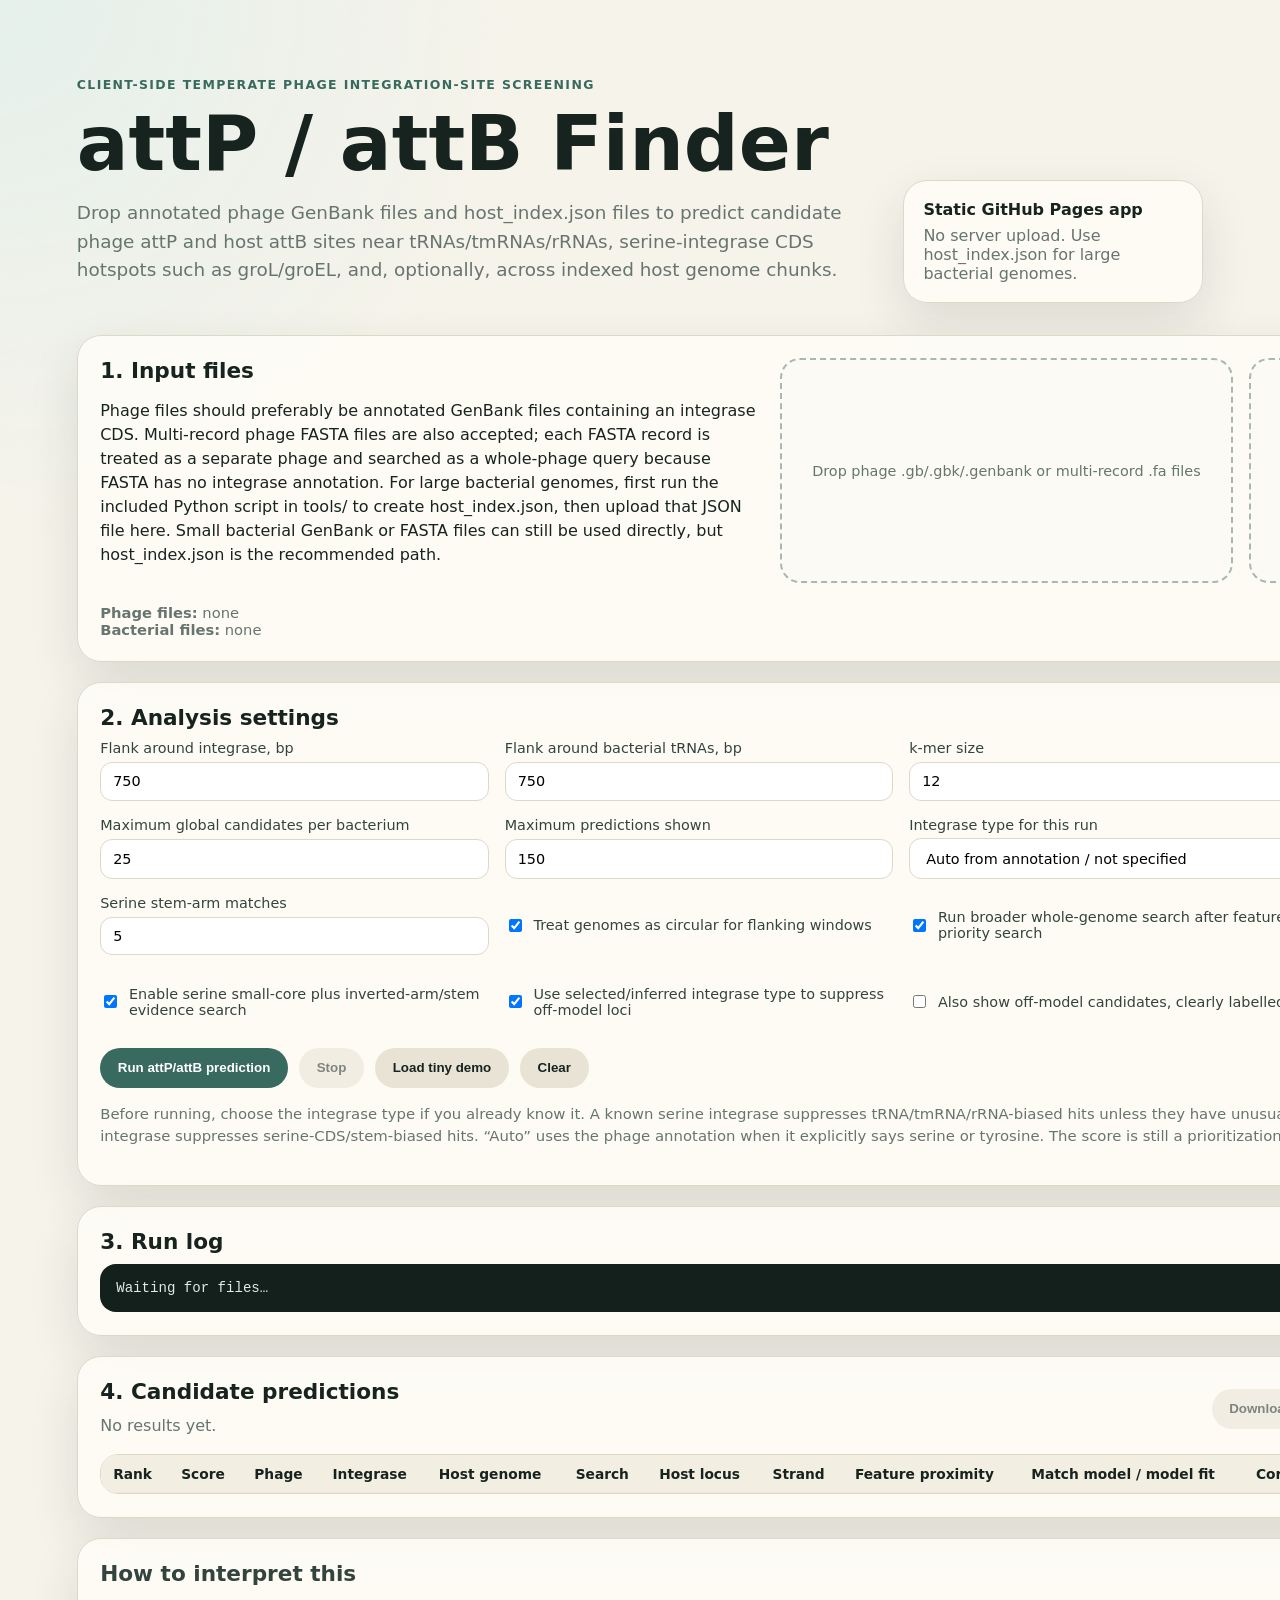
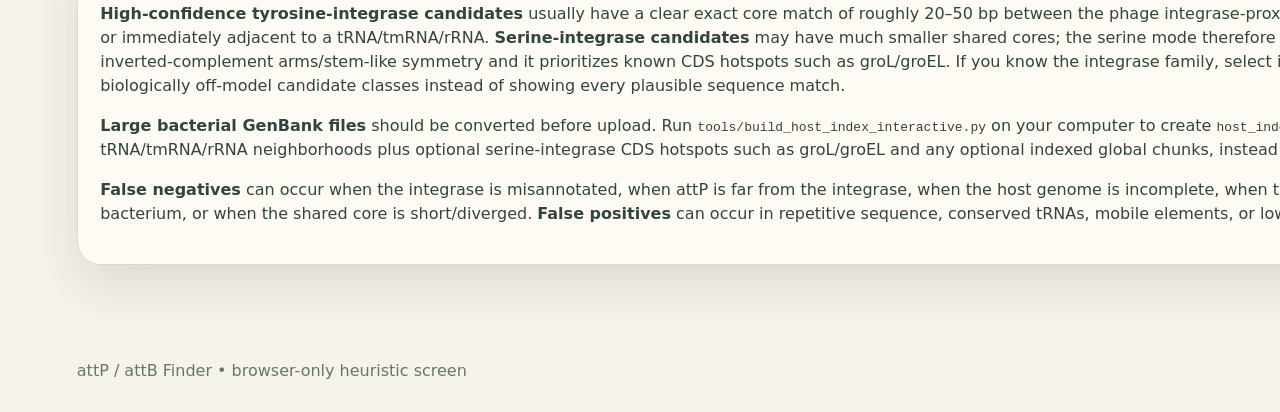
==== commit 0f0e2bb2: "Add files via upload" ====
--- a/index.html
+++ b/index.html
@@ -60,6 +60,14 @@
         <label>Maximum predictions shown
           <input id="maxPredictions" type="number" min="10" max="1000" value="150" />
         </label>
+        <label>Integrase type for this run
+          <select id="integraseFamilyMode">
+            <option value="auto" selected>Auto from annotation / not specified</option>
+            <option value="serine">Known serine integrase</option>
+            <option value="tyrosine">Known tyrosine integrase</option>
+            <option value="unknown">Unknown / run both models without prior</option>
+          </select>
+        </label>
         <label>Serine small-core minimum, bp
           <input id="serineCoreMin" type="number" min="6" max="14" value="8" />
         </label>
@@ -70,6 +78,11 @@
         <label class="check"><input id="globalSearch" type="checkbox" checked /> Run broader whole-genome search after feature-priority search</label>
         <label class="check"><input id="serineHostSearch" type="checkbox" checked /> Include serine-integrase CDS hotspots such as groL/groEL and glutamyl-tRNA amidotransferase</label>
         <label class="check"><input id="serineStemSearch" type="checkbox" checked /> Enable serine small-core plus inverted-arm/stem evidence search</label>
+        <label class="check"><input id="filterByIntegraseType" type="checkbox" checked /> Use selected/inferred integrase type to suppress off-model loci</label>
+        <label class="check"><input id="showOffModelCandidates" type="checkbox" /> Also show off-model candidates, clearly labelled</label>
+        <label>Off-model exact-core rescue, bp
+          <input id="offModelExactCoreMin" type="number" min="18" max="60" value="26" />
+        </label>
       </div>
       <div class="button-row">
         <button id="runBtn">Run attP/attB prediction</button>
@@ -77,7 +90,7 @@
         <button id="demoBtn" class="secondary">Load tiny demo</button>
         <button id="clearBtn" class="secondary">Clear</button>
       </div>
-      <p class="hint">The score combines exact shared core length, optional serine small-core/stem support, k-mer support, feature-neighborhood proximity, and whether the match is in the expected integrase-proximal phage window. It is a prioritization score, not experimental proof. For host_index.json files built without global chunks, turn off broader search or expect the app to skip that step. For indexed global chunks, keep “Maximum global candidates” modest.</p>
+      <p class="hint">Before running, choose the integrase type if you already know it. A known serine integrase suppresses tRNA/tmRNA/rRNA-biased hits unless they have unusually strong exact-core evidence; a known tyrosine integrase suppresses serine-CDS/stem-biased hits. “Auto” uses the phage annotation when it explicitly says serine or tyrosine. The score is still a prioritization score, not experimental proof.</p>
     </section>
 
     <section class="panel log-panel">
@@ -101,7 +114,7 @@
         <table id="resultsTable">
           <thead>
             <tr>
-              <th>Rank</th><th>Score</th><th>Phage</th><th>Integrase</th><th>Host genome</th><th>Search</th><th>Host locus</th><th>Strand</th><th>Feature proximity</th><th>Match model</th><th>Core bp</th><th>Core sequence</th><th>attP / attB coordinates</th>
+              <th>Rank</th><th>Score</th><th>Phage</th><th>Integrase</th><th>Host genome</th><th>Search</th><th>Host locus</th><th>Strand</th><th>Feature proximity</th><th>Match model / model fit</th><th>Core bp</th><th>Core sequence</th><th>attP / attB coordinates</th>
             </tr>
           </thead>
           <tbody></tbody>
@@ -111,7 +124,7 @@
 
     <section class="panel prose">
       <h2>How to interpret this</h2>
-      <p><strong>High-confidence tyrosine-integrase candidates</strong> usually have a clear exact core match of roughly 20–50 bp between the phage integrase-proximal region and a bacterial locus, often overlapping or immediately adjacent to a tRNA/tmRNA/rRNA. <strong>Serine-integrase candidates</strong> may have much smaller shared cores; the new serine mode therefore also looks for a short shared core supported by inverted-complement arms/stem-like symmetry and it prioritizes known CDS hotspots such as groL/groEL.</p>
+      <p><strong>High-confidence tyrosine-integrase candidates</strong> usually have a clear exact core match of roughly 20–50 bp between the phage integrase-proximal region and a bacterial locus, often overlapping or immediately adjacent to a tRNA/tmRNA/rRNA. <strong>Serine-integrase candidates</strong> may have much smaller shared cores; the serine mode therefore also looks for a short shared core supported by inverted-complement arms/stem-like symmetry and it prioritizes known CDS hotspots such as groL/groEL. If you know the integrase family, select it before running so the app can suppress biologically off-model candidate classes instead of showing every plausible sequence match.</p>
       <p><strong>Large bacterial GenBank files</strong> should be converted before upload. Run <code>tools/build_host_index_interactive.py</code> on your computer to create <code>host_index.json</code>. The browser then searches compact tRNA/tmRNA/rRNA neighborhoods plus optional serine-integrase CDS hotspots such as groL/groEL and any optional indexed global chunks, instead of parsing the full bacterial GenBank file.</p>
       <p><strong>False negatives</strong> can occur when the integrase is misannotated, when attP is far from the integrase, when the host genome is incomplete, when the true host is different from the supplied bacterium, or when the shared core is short/diverged. <strong>False positives</strong> can occur in repetitive sequence, conserved tRNAs, mobile elements, or low-complexity regions.</p>
     </section>
--- a/src/styles.css
+++ b/src/styles.css
@@ -58,7 +58,7 @@
 .file-list { grid-column: 1 / -1; color: var(--muted); font-size: .92rem; }
 .settings { display: grid; grid-template-columns: repeat(4, minmax(160px, 1fr)); gap: 1rem; }
 label { display: grid; gap: .35rem; font-size: .9rem; color: #33443e; }
-input[type="number"] { border: 1px solid var(--line); border-radius: 12px; padding: .65rem .75rem; font: inherit; background: white; }
+input[type="number"], select { border: 1px solid var(--line); border-radius: 12px; padding: .65rem .75rem; font: inherit; background: white; }
 .check { display: flex; align-items: center; gap: .55rem; }
 .button-row { display: flex; gap: .7rem; flex-wrap: wrap; margin-top: 1rem; }
 .button-row.compact { margin-top: 0; justify-content: flex-end; }
